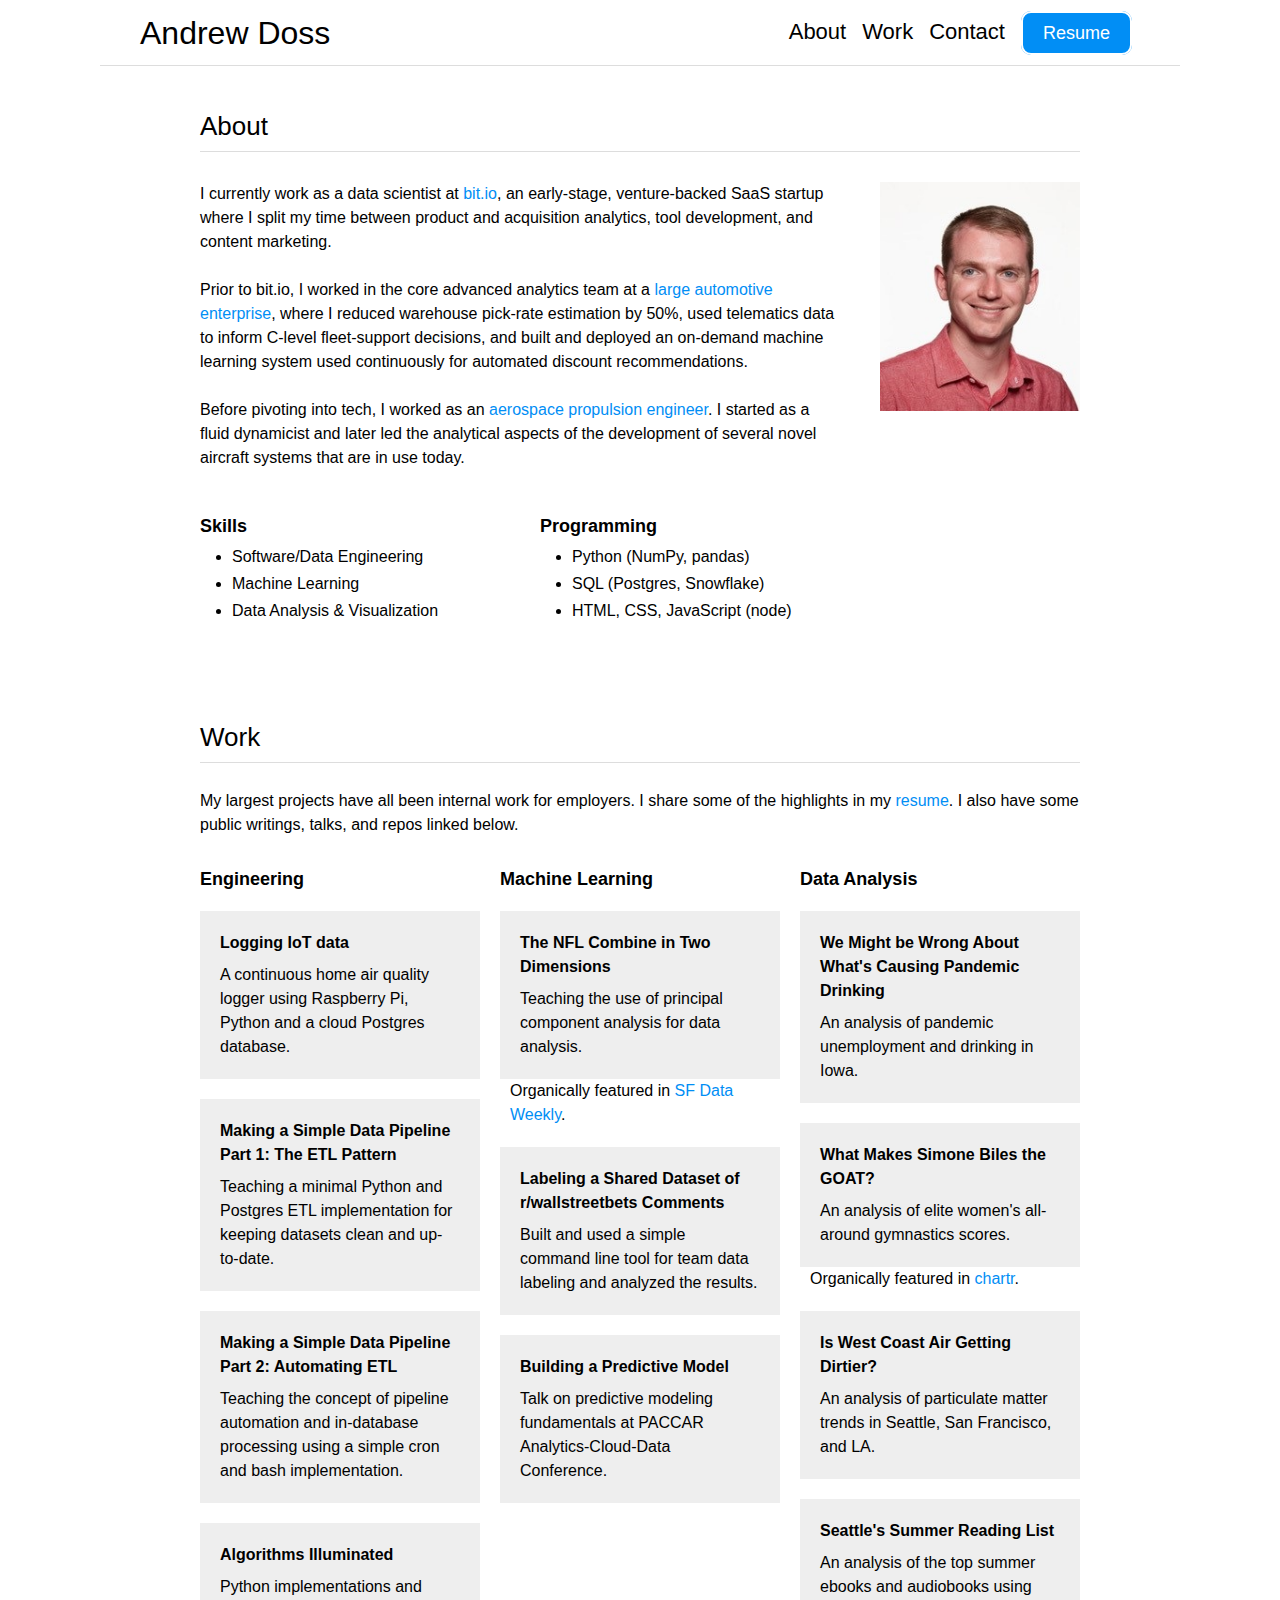
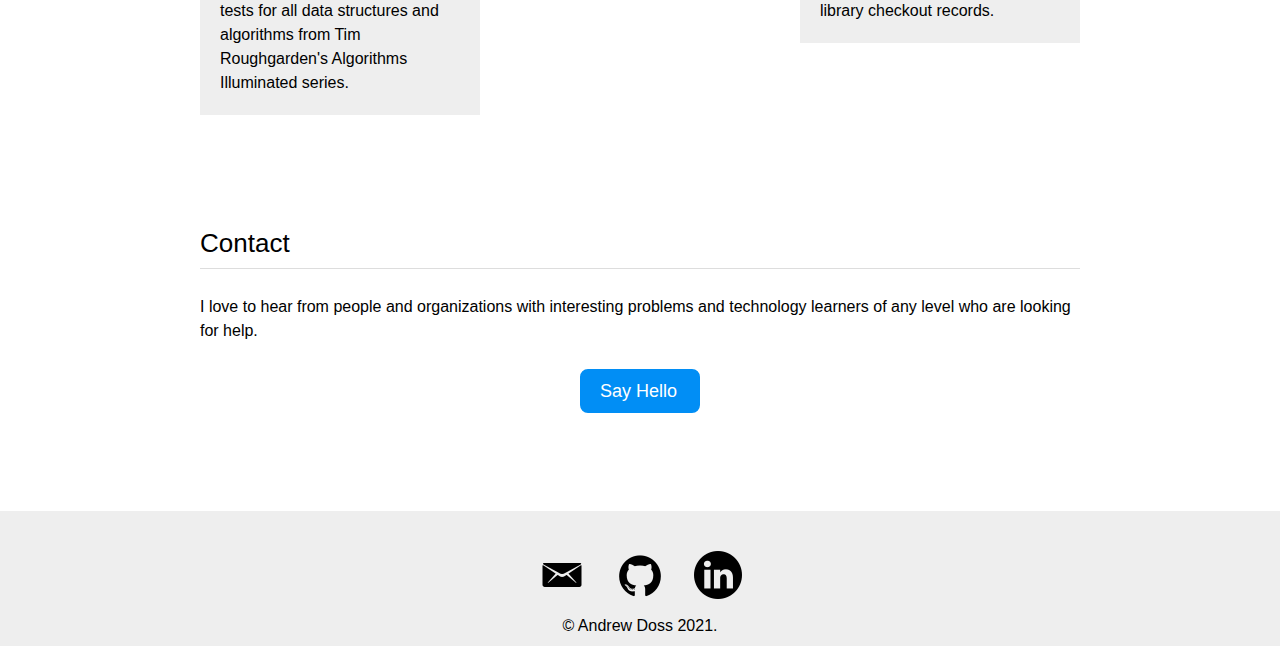
==== index.html @ 0241abb0 "Updated padding" ====
<!DOCTYPE html>
<html lang="en">
  <head>
    <!-- Global site tag (gtag.js) - Google Analytics -->
    <script async src="https://www.googletagmanager.com/gtag/js?id=G-HQZ11YJXSH"></script>
    <script>
      window.dataLayer = window.dataLayer || [];
      function gtag(){dataLayer.push(arguments);}
      gtag('js', new Date());

      gtag('config', 'G-HQZ11YJXSH');
    </script>
    <title>Andrew Doss' Work</title>
    <meta charset="utf-8" />
    <meta name="viewport" content="width=device-width, initial-scale=1" />
    <link rel="stylesheet" href="css/style.css">
    <link rel="apple-touch-icon" sizes="180x180" href="static/favicon/apple-touch-icon.png">
    <link rel="icon" type="image/png" sizes="32x32" href="static/favicon/favicon-32x32.png">
    <link rel="icon" type="image/png" sizes="16x16" href="static/favicon/favicon-16x16.png">
    <link rel="manifest" href="static/favicon/site.webmanifest">
  </head>
  <body>
    <header>
      <nav>
        <section id="name">Andrew Doss</section>
        <section id="nav-list">
          <ul>
            <li>
              <a href="#about">About</a>
            </li>
            <li>
              <a href="#work">Work</a>
            </li>
            <li>
              <a href="#contact">Contact</a>
            </li>
            <li>
              <a target="_blank" class="call-to-action" href="static/2021_Andrew_Doss_Resume.pdf">Resume</a>
            </li>
          </ul>
        </section>
      </nav>
    </header>
    <main>
      <article id="about">
        <h1>About</h1>
        <div>
          <section id="bio">
            <p>I currently work as a data scientist at <a target="_blank"  href="https://bit.io">bit.io</a>, an early-stage, venture-backed SaaS startup where I split my time between product and acquisition analytics, tool development, and content marketing.</p>
            <p>Prior to bit.io, I worked in the core advanced analytics team at a <a target="_blank"  href="https://en.wikipedia.org/wiki/Paccar">large automotive enterprise</a>, where I reduced warehouse pick-rate estimation by 50%, used telematics data to inform C-level fleet-support decisions, and built and deployed an on-demand machine learning system used continuously for automated discount recommendations.</p>
            <p>Before pivoting into tech, I worked as an <a target="_blank"  href="https://www.boeing.com/">aerospace propulsion engineer</a>. I started as a fluid dynamicist and later led the analytical aspects of the development of several novel aircraft systems that are in use today.</p>
          </section>
          <section id="headshot">
            <img src="images/about_profile.jpg" alt="Profile picture for Andrew Doss">
          </section>
          <section id="skills">
            <h3>Skills</h3>
            <ul class="bullet">
              <li>Software/Data Engineering</li>
              <li>Machine Learning</li>
              <li>Data Analysis & Visualization</li>
            </ul>
          </section>
          <section id="programming">
            <h3>Programming</h3>
            <ul class="bullet">
              <li>Python (NumPy, pandas)</li>
              <li>SQL (Postgres, Snowflake)</li>
              <li>HTML, CSS, JavaScript (node)</li>
            </ul>
          </section>
        </div>
      </article>
      <article id="work">
        <h1>Work</h1>
        <p>My largest projects have all been internal work for employers. I share some of the highlights in my <a target="_blank" class="highlight" href="static/2021_Andrew_Doss_Resume.pdf">resume</a>. I also have some public writings, talks, and repos linked below.</p>
        <div>
          <section id="engineering">
            <h3>Engineering</h3>
            <ul class=tile>
              <li>
                <a target="_blank" href="https://github.com/bitdotioinc/air-quality-logger">
                    <h4>Logging IoT data</h4>
                    <p>A continuous home air quality logger using Raspberry Pi, Python and a cloud Postgres database.</p>
                </a>
              </li>
              <li>
                <a target="_blank" href="https://innerjoin.bit.io/making-a-simple-data-pipeline-part-1-the-etl-pattern-7ea52c0f3579">
                    <h4>Making a Simple Data Pipeline Part 1: The ETL Pattern</h4>
                    <p>Teaching a minimal Python and Postgres ETL implementation for keeping datasets clean and up-to-date.</p>
                </a>
              </li>
              <li>
                <a target="_blank" href="https://innerjoin.bit.io/making-a-simple-data-pipeline-part-2-scheduling-etl-and-post-load-transformations-3e8517c59eab">
                    <h4>Making a Simple Data Pipeline Part 2: Automating ETL</h4>
                    <p>Teaching the concept of pipeline automation and in-database processing using a simple cron and bash implementation.</p>
                </a>
              </li>
              <li>
                <a target="_blank" href="https://github.com/andrewdoss/algorithms_illuminated">
                    <h4>Algorithms Illuminated</h4>
                    <p>Python implementations and tests for all data structures and algorithms from Tim Roughgarden's Algorithms Illuminated series.</p>
                </a>
              </li>
            </ul>
          </section>
          <section id="machine-learning">
            <h3>Machine Learning</h3>
            <ul class="tile">
              <li>
                <a target="_blank" href="https://innerjoin.bit.io/the-nfl-combine-in-two-dimensions-95ba79e3470d">
                    <h4>The NFL Combine in Two Dimensions</h4>
                    <p>Teaching the use of principal component analysis for data analysis.</p>
                </a>
                <p class="highlight">Organically featured in <a class="highlight" href="http://weekly.sfdata.io/issues/sf-data-weekly-the-nfl-combine-data-aquariums-and-being-analytics-driven-651203">SF Data Weekly</a>.</p>
              </li>
              <li>
                <a target="_blank" href="https://innerjoin.bit.io/labeling-a-shared-dataset-of-r-wallstreetbets-comments-b147202789d7">
                    <h4>Labeling a Shared Dataset of r/wallstreetbets Comments</h4>
                    <p>Built and used a simple command line tool for team data labeling and analyzed the results.</p>
                </a>
              </li>
              <li>
                <a target="_blank" href="./static/building_a_predictive_model.html">
                    <h4>Building a Predictive Model</h4>
                    <p>Talk on predictive modeling fundamentals at PACCAR Analytics-Cloud-Data Conference.</p>
                </a>
              </li>
            </ul>
          </section>
          <section id="data-analysis">
            <h3>Data Analysis</h3>
            <ul class="tile">
              <li>
                <a target="_blank" href="https://innerjoin.bit.io/we-might-be-wrong-about-whats-causing-pandemic-drinking-59ef3d1dba73">
                    <h4>We Might be Wrong About What's Causing Pandemic Drinking</h4>
                    <p>An analysis of pandemic unemployment and drinking in Iowa.</p>
                </a>
              </li>
              <li>
                <a target="_blank" href="https://innerjoin.bit.io/what-makes-simone-biles-the-goat-b1433582e4b">
                    <h4>What Makes Simone Biles the GOAT?</h4>
                    <p>An analysis of elite women's all-around gymnastics scores.</p>
                </a>
                <p class="highlight">Organically featured in <a class ="highlight" href="https://www.chartr.co/newsletters/2021/7/28/how-apple-makes-its-money">chartr</a>.</p>
              </li>
              <li>
                <a target="_blank" href="https://innerjoin.bit.io/is-west-coast-air-getting-dirtier-3e33a733a2f8">
                    <h4>Is West Coast Air Getting Dirtier?</h4>
                    <p>An analysis of particulate matter trends in Seattle, San Francisco, and LA.</p>
                </a>
              </li>
              <li>
                <a target="_blank" href="https://innerjoin.bit.io/seattles-summer-reading-list-7424797b9b97">
                    <h4>Seattle's Summer Reading List</h4>
                    <p>An analysis of the top summer ebooks and audiobooks using library checkout records.</p>
                </a>
              </li>
            </ul>
          </section>
        </div>
      </article>
      <article id="contact">
        <h1>Contact</h1>
        <p>I love to hear from people and organizations with interesting problems and technology learners of any level who are looking for help.</p>
        <a class="call-to-action" href="mailto:andrewjdoss@gmail.com?subject=Hello">Say Hello</a>
      </article>
    </main>
    <footer>
      <ul>
        <li><a href="mailto:andrewjdoss@gmail.com"><img src="images/email.png"></a></li>
        <li><a target="_blank" href="https://github.com/andrewdoss"><img src="images/github.png"></a></li>
        <li><a target="_blank" href="https://www.linkedin.com/in/andrew-j-doss/"><img src="images/linkedin.png"></a></li>
      </ul>
      <section>&copy; Andrew Doss 2021.</section>
    </footer>
  </body>
</html>
---- css/style.css ----
@import url("css_reset.css");

body {
  background-color: #ffffff;
  font: 16px sans-serif;
  color: #000000;
  line-height: 1.5em;
  margin: 0 auto;
}

header {
  max-width: 1080px;
  margin: 0 auto;
  padding: 0 20px; 
}

main {
  max-width: 880px;
  margin: 0 auto;
  padding: 0 20px;
}

p {
  margin-bottom: 1.5em;
}

h1 {
  font-size: 26px;
  font-weight: normal;
}

main h1 {
  border-bottom: #dddddd solid 1px;
  padding-bottom: 0.5em;
}

h2 {
  font-size: 22px;
  font-weight: normal;
}

h3 {
  font-size: 18px;
}

h4 {
  font-size: 16px;
}

h1 {
  margin-bottom: 1.0em;
}

article {
  margin: 3em 0 6em 0;
}

#skills h3 {
  font-weight: bold;
}

#programming h3 {
  font-weight: bold;
}

h2, h3, h4, h5 {
  margin-bottom: 0.5em;
}

nav {
  border-bottom: #dddddd solid 1px;
  padding: 20px 10px;
  font-size: 32px;
  display: grid;
  grid-template-columns: 1fr;
  grid-template-rows: auto;
  align-items: center;
  row-gap: 1.0em;
}

nav ul {
  font-size: 22px;
  display: flex;
  flex-direction: row;
  justify-content: center;
}

nav ul li {
  margin: 0 8px;
}

nav a {
  text-decoration: none;
  color: #000000;
}

nav a:hover {
  color: #018ef5;
}

#name {
  margin: auto;
}

.call-to-action {
  color: #ffffff;
  background: #018ef5;
  border: 2px solid #ffffff;
  border-radius: 10px;
  padding: 10px 20px;
  font-size: 18px;
}

.call-to-action:hover {
  background-color: #018ef5;
  border-color: #018ef5;
  color: #ffffff;
}

main a {
  text-decoration: none;
  color: #018ef5;
}

main a:hover {
  text-decoration: underline;
}

ul.bullet {
  margin-left: 2em;
  list-style-position: outside;
  list-style-type: disc;
  text-align: left;
  line-height: 1.2em;;
}

ul.bullet > li {
  margin-bottom: 0.5em
}

#about > div {
  display: grid;
  grid-template-columns: 1fr 1fr;
  grid-template-rows: auto;
  grid-template-areas:
    "bio bio"
    "skills programming"
    "headshot headshot";
}

#about > div img {
  width: 200px;
  display: block;
  margin: 20px auto;
}

#bio {
  grid-area: bio;
}

#headshot {
  grid-area: headshot;
}

#skills {
  grid-area: skills;
}

#programming {
  grid-area: programming;
}

article > div {
  margin: 30px 0;
  display: grid;
  grid-template-columns: 1fr;
  column-gap: 20px;
  row-gap: 20px;
}

ul.tile li {
  background-color: #ffffff;
  color: #000000;
  margin: 20px 0;
}

ul.tile li a > p {
  margin: 0;
}

ul.tile li > p {
  margin: 0 0 0 10px;
  font-size: 16px;
}

ul.tile li a {
  display: block;
  padding: 20px;
  color: #000000;
  background-color: #eeeeee;
}

ul.tile li p a {
  display: inline;
  background-color: #ffffff;
  color: #018ef5;
  padding: 0;
}

ul.tile li p a:hover {
  text-decoration: underline;
  background-color: #ffffffff;
}

ul.tile li > a:hover {
  text-decoration: none;
  background-color: #018ef533;
  margin-left: -10px;
  margin-right: 10px;
}

#contact a {
  display: block;
  margin: auto;
  width: 80px;
  text-decoration: none;
}

footer {
  background-color: #eeeeee;
  text-align: center;
}

footer ul {
  display: flex;
  flex-direction: row;
  align-items: center;
  justify-content: center;
  padding-top: 2.5em;
  padding-bottom: 0.5em;
}

footer ul li {
  margin: 0 15px;
}

footer section {
  padding-bottom: 0.5em;
}

@media screen and (min-width: 600px) {
  main {
    margin: 0 auto;
    padding: 0 50px;
  }

  nav {
    margin: 0 auto;
    padding: 20px 50px;
  }
}

@media screen and (min-width: 930px) {
  nav {
    padding: 20px 40px;
    margin: 0 auto;
  }

  main {
    margin: 0 auto;
    padding: 0 100px;
  }

  #about > div {
    grid-template-columns: 1.5fr 1.5fr 1fr;
    grid-template-rows: auto;
    grid-template-areas:
      "bio bio headshot"
      "skills programming .";
    column-gap: 40px;
  }

  #about > div img {
    width: 100%;
    margin: 0;
  }

  nav {
    grid-template-columns: 0.33fr 0.67fr;
    grid-template-rows: auto;
  }

  nav ul {
    justify-content: flex-end;
  }

  #name {
    margin: 0;
  }

  article > div {
    display: grid;
    grid-template-columns: 1fr 1fr 1fr;
    grid-template-rows: auto;
  }

}
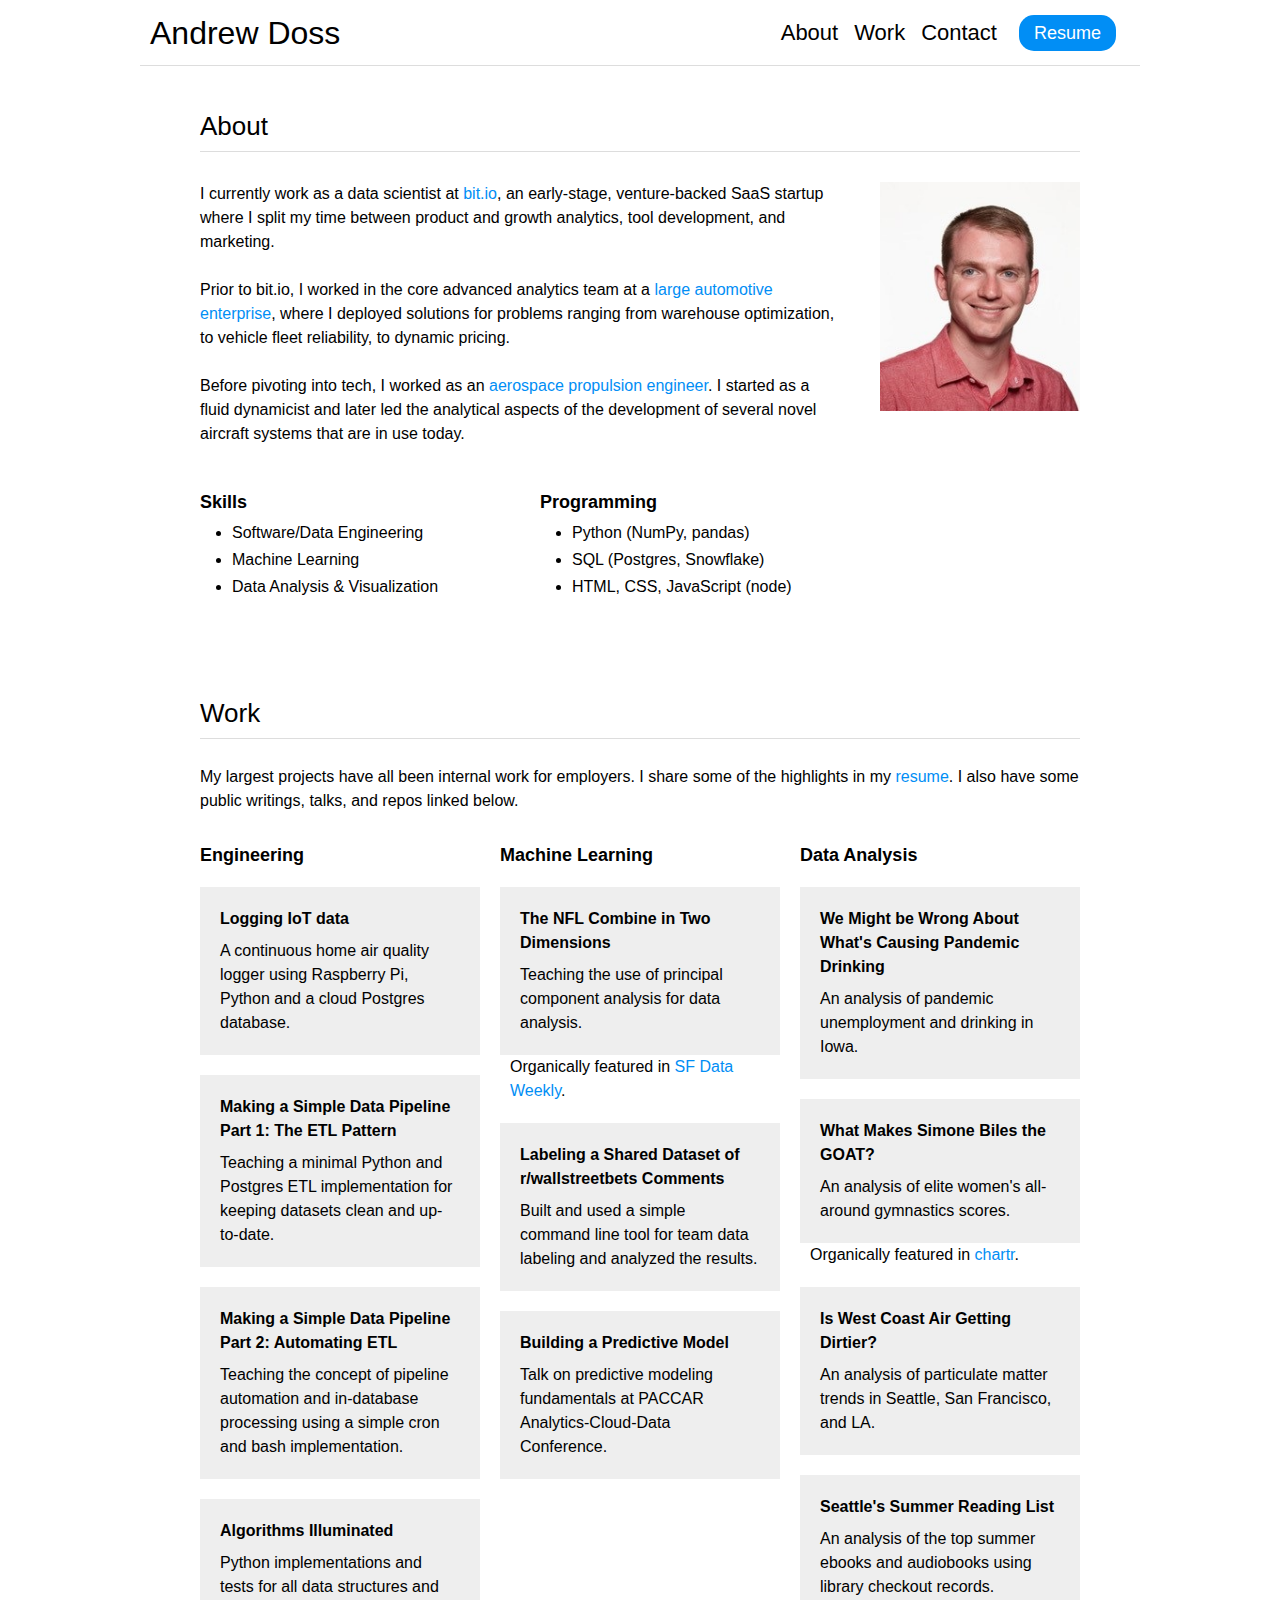
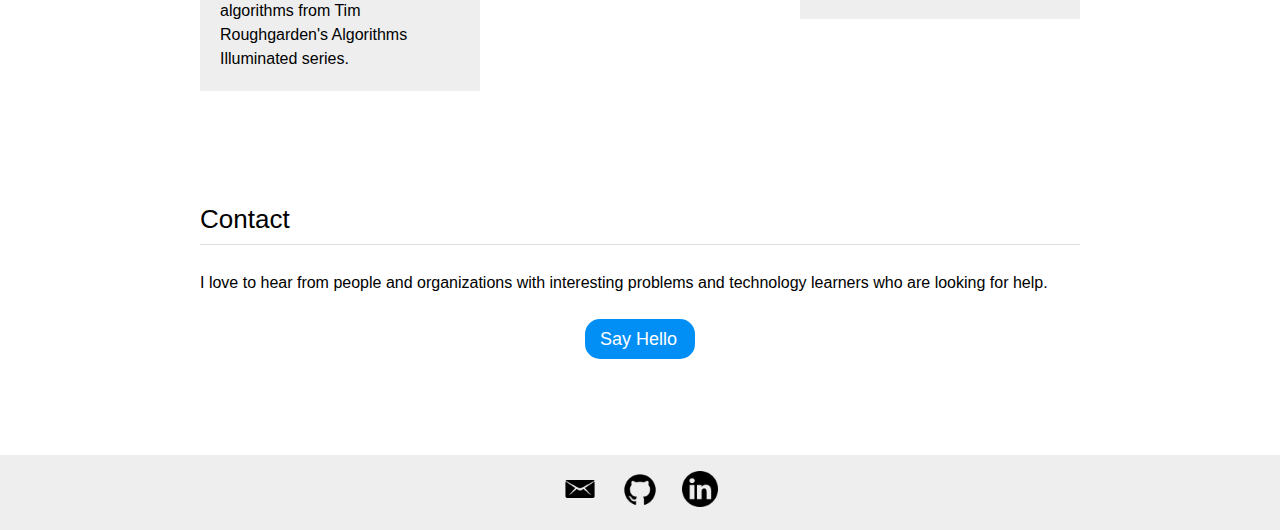
==== commit 26651241: "Improved style" ====
--- a/index.html
+++ b/index.html
@@ -46,8 +46,8 @@
         <h1>About</h1>
         <div>
           <section id="bio">
-            <p>I currently work as a data scientist at <a target="_blank"  href="https://bit.io">bit.io</a>, an early-stage, venture-backed SaaS startup where I split my time between product and acquisition analytics, tool development, and content marketing.</p>
-            <p>Prior to bit.io, I worked in the core advanced analytics team at a <a target="_blank"  href="https://en.wikipedia.org/wiki/Paccar">large automotive enterprise</a>, where I reduced warehouse pick-rate estimation by 50%, used telematics data to inform C-level fleet-support decisions, and built and deployed an on-demand machine learning system used continuously for automated discount recommendations.</p>
+            <p>I currently work as a data scientist at <a target="_blank"  href="https://bit.io">bit.io</a>, an early-stage, venture-backed SaaS startup where I split my time between product and growth analytics, tool development, and marketing.</p>
+            <p>Prior to bit.io, I worked in the core advanced analytics team at a <a target="_blank" href="https://en.wikipedia.org/wiki/Paccar">large automotive enterprise</a>, where I deployed solutions for problems ranging from warehouse optimization, to vehicle fleet reliability, to dynamic pricing.</p>
             <p>Before pivoting into tech, I worked as an <a target="_blank"  href="https://www.boeing.com/">aerospace propulsion engineer</a>. I started as a fluid dynamicist and later led the analytical aspects of the development of several novel aircraft systems that are in use today.</p>
           </section>
           <section id="headshot">
@@ -162,7 +162,7 @@
       </article>
       <article id="contact">
         <h1>Contact</h1>
-        <p>I love to hear from people and organizations with interesting problems and technology learners of any level who are looking for help.</p>
+        <p>I love to hear from people and organizations with interesting problems and technology learners who are looking for help.</p>
         <a class="call-to-action" href="mailto:andrewjdoss@gmail.com?subject=Hello">Say Hello</a>
       </article>
     </main>
@@ -172,7 +172,6 @@
         <li><a target="_blank" href="https://github.com/andrewdoss"><img src="images/github.png"></a></li>
         <li><a target="_blank" href="https://www.linkedin.com/in/andrew-j-doss/"><img src="images/linkedin.png"></a></li>
       </ul>
-      <section>&copy; Andrew Doss 2021.</section>
     </footer>
   </body>
 </html>--- a/css/style.css
+++ b/css/style.css
@@ -11,13 +11,11 @@
 header {
   max-width: 1080px;
   margin: 0 auto;
-  padding: 0 20px; 
 }
 
 main {
-  max-width: 880px;
+  max-width: 1080px;
   margin: 0 auto;
-  padding: 0 20px;
 }
 
 p {
@@ -52,7 +50,7 @@
 }
 
 article {
-  margin: 3em 0 6em 0;
+  margin: 3em 10px 6em 10px;
 }
 
 #skills h3 {
@@ -69,6 +67,7 @@
 
 nav {
   border-bottom: #dddddd solid 1px;
+  margin: 0 10px;
   padding: 20px 10px;
   font-size: 32px;
   display: grid;
@@ -86,7 +85,7 @@
 }
 
 nav ul li {
-  margin: 0 8px;
+  margin: auto 8px;
 }
 
 nav a {
@@ -104,16 +103,16 @@
 
 .call-to-action {
   color: #ffffff;
-  background: #018ef5;
-  border: 2px solid #ffffff;
-  border-radius: 10px;
-  padding: 10px 20px;
+  background-color: #018ef5;
+  margin: 2px 6px;
+  border-radius: 15px;
+  padding: 8px 15px;
   font-size: 18px;
 }
 
 .call-to-action:hover {
-  background-color: #018ef5;
-  border-color: #018ef5;
+  margin: 0 4px;
+  border: 2px solid #018ef5;
   color: #ffffff;
 }
 
@@ -234,41 +233,44 @@
 footer ul {
   display: flex;
   flex-direction: row;
-  align-items: center;
+  align-items: baseline;
   justify-content: center;
-  padding-top: 2.5em;
-  padding-bottom: 0.5em;
+  padding: 1em 0;
 }
 
 footer ul li {
-  margin: 0 15px;
-}
-
-footer section {
-  padding-bottom: 0.5em;
+  margin: auto 12px;
+}
+
+footer img {
+  height: 36px;
 }
 
 @media screen and (min-width: 600px) {
+  article {
+    margin: 3em 50px 6em 50px;
+  }
+
+  nav {
+    margin: 0 20px;
+  }
+}
+
+@media screen and (min-width: 930px) {
+  header {
+    margin: 0 auto;
+  }
+
   main {
     margin: 0 auto;
-    padding: 0 50px;
+  }
+
+  article {
+    margin: 3em 100px 6em 100px;
   }
 
   nav {
-    margin: 0 auto;
-    padding: 20px 50px;
-  }
-}
-
-@media screen and (min-width: 930px) {
-  nav {
-    padding: 20px 40px;
-    margin: 0 auto;
-  }
-
-  main {
-    margin: 0 auto;
-    padding: 0 100px;
+    margin: 0 40px;
   }
 
   #about > div {
@@ -303,5 +305,4 @@
     grid-template-columns: 1fr 1fr 1fr;
     grid-template-rows: auto;
   }
-
 }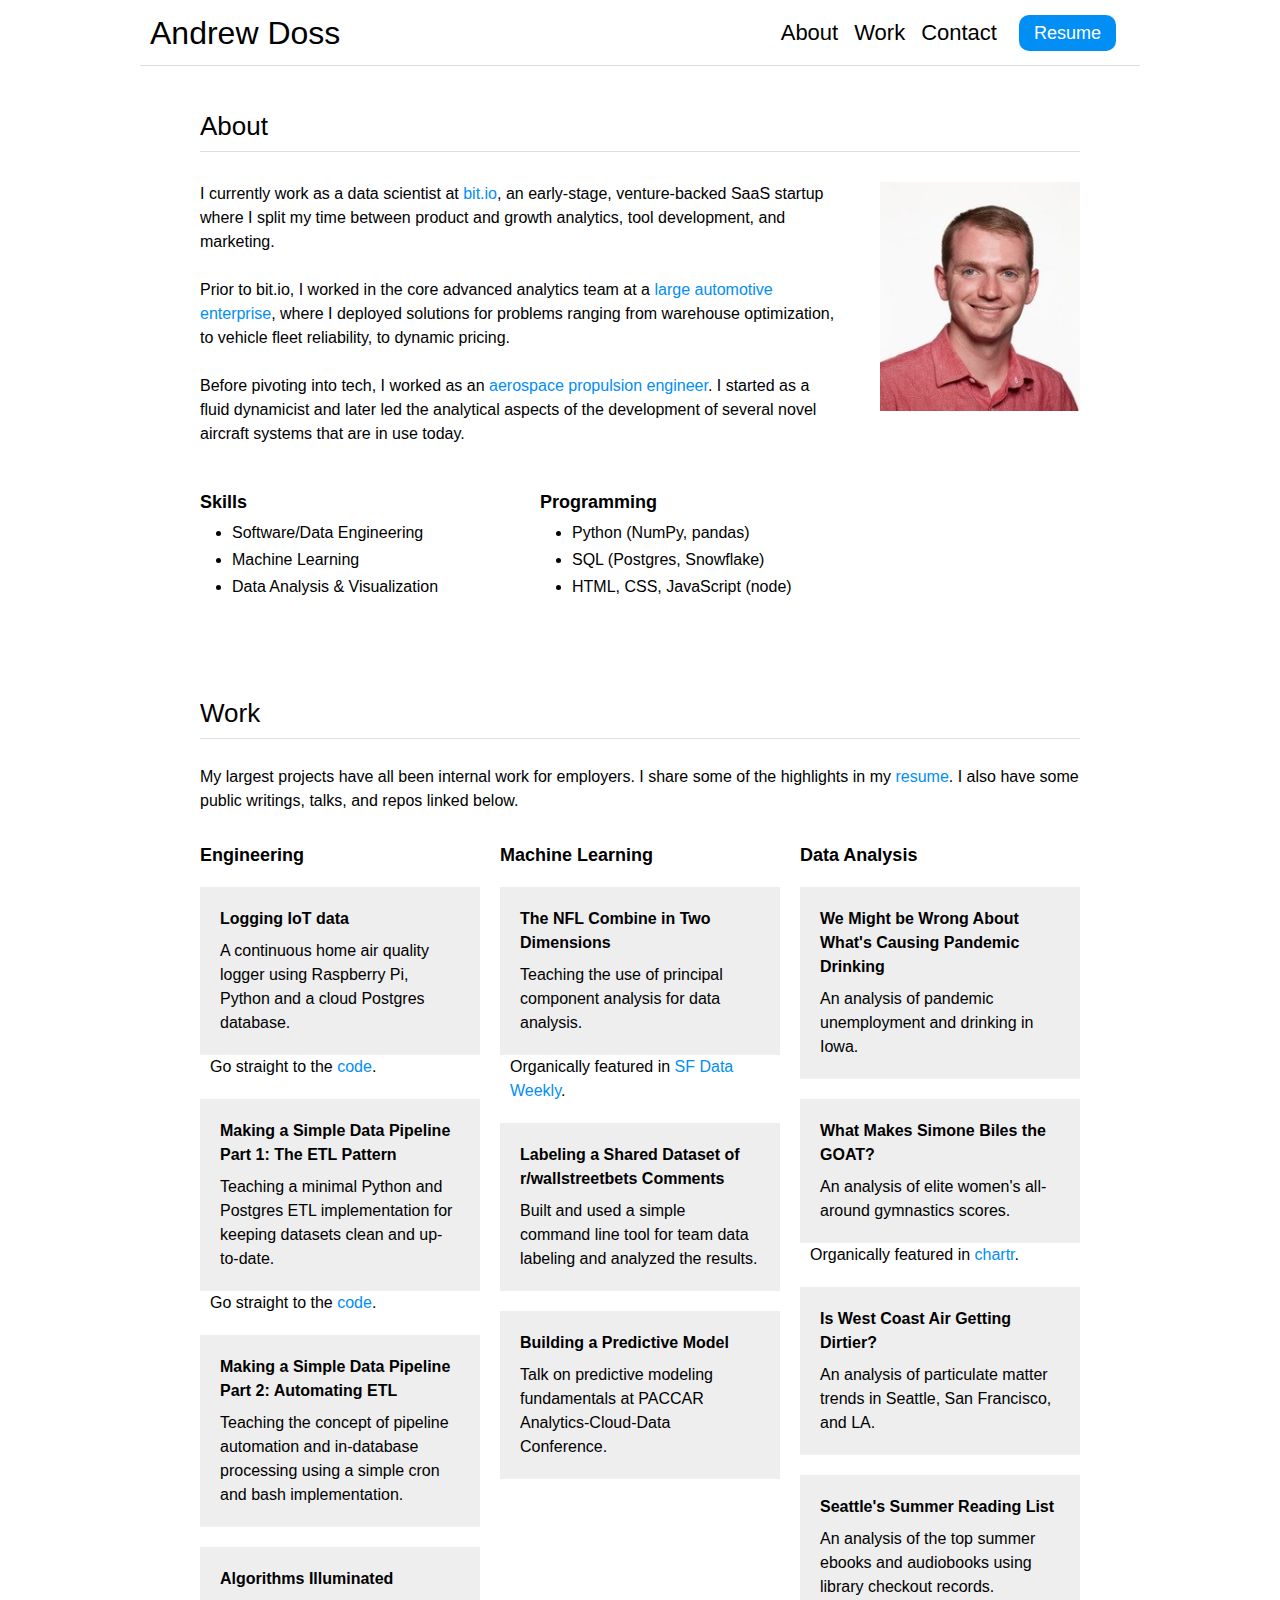
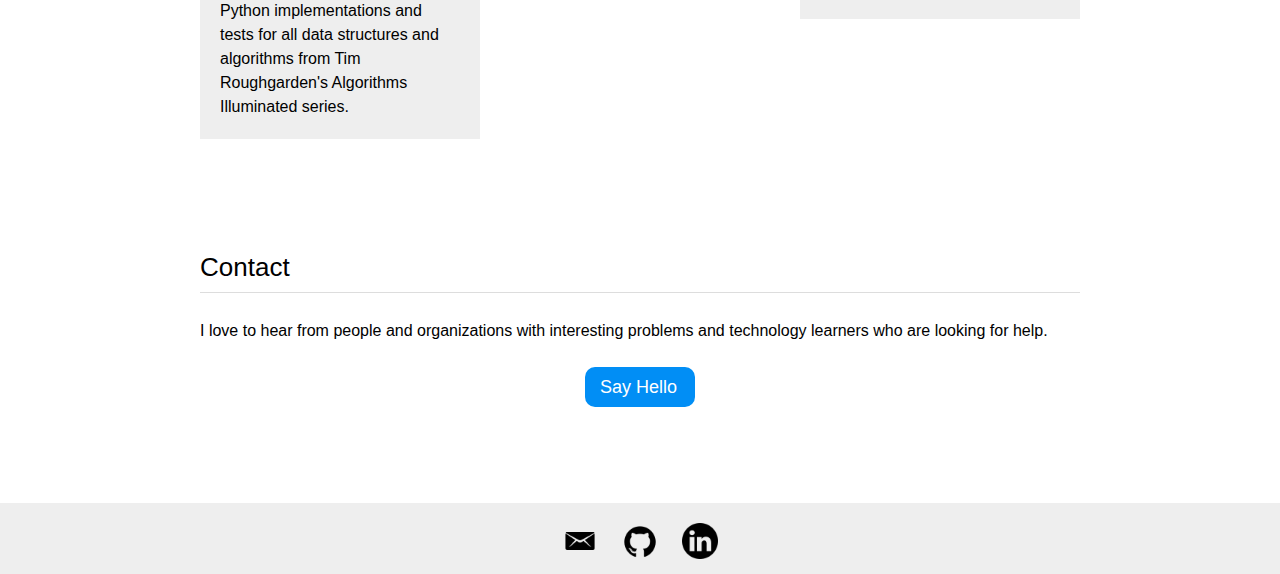
==== commit 8e8a7200: "Updated links" ====
--- a/index.html
+++ b/index.html
@@ -79,16 +79,18 @@
             <h3>Engineering</h3>
             <ul class=tile>
               <li>
-                <a target="_blank" href="https://github.com/bitdotioinc/air-quality-logger">
+                <a target="_blank" href="https://innerjoin.bit.io/make-your-own-air-quality-logger-cae269f5303e">
                     <h4>Logging IoT data</h4>
                     <p>A continuous home air quality logger using Raspberry Pi, Python and a cloud Postgres database.</p>
                 </a>
+                <p class="highlight">Go straight to the <a class="highlight" href="https://github.com/bitdotioinc/air-quality-logger">code</a>.</p>
               </li>
               <li>
                 <a target="_blank" href="https://innerjoin.bit.io/making-a-simple-data-pipeline-part-1-the-etl-pattern-7ea52c0f3579">
                     <h4>Making a Simple Data Pipeline Part 1: The ETL Pattern</h4>
                     <p>Teaching a minimal Python and Postgres ETL implementation for keeping datasets clean and up-to-date.</p>
                 </a>
+                <p class="highlight">Go straight to the <a class="highlight" href="https://github.com/bitdotioinc/simple-pipeline">code</a>.</p>
               </li>
               <li>
                 <a target="_blank" href="https://innerjoin.bit.io/making-a-simple-data-pipeline-part-2-scheduling-etl-and-post-load-transformations-3e8517c59eab">
--- a/css/style.css
+++ b/css/style.css
@@ -104,16 +104,15 @@
 .call-to-action {
   color: #ffffff;
   background-color: #018ef5;
+  border-radius: 10px;
   margin: 2px 6px;
-  border-radius: 15px;
   padding: 8px 15px;
   font-size: 18px;
 }
 
 .call-to-action:hover {
-  margin: 0 4px;
-  border: 2px solid #018ef5;
   color: #ffffff;
+  background-color: #03538d;
 }
 
 main a {
@@ -235,7 +234,7 @@
   flex-direction: row;
   align-items: baseline;
   justify-content: center;
-  padding: 1em 0;
+  padding: 1.25em 0 0.5em 0;
 }
 
 footer ul li {
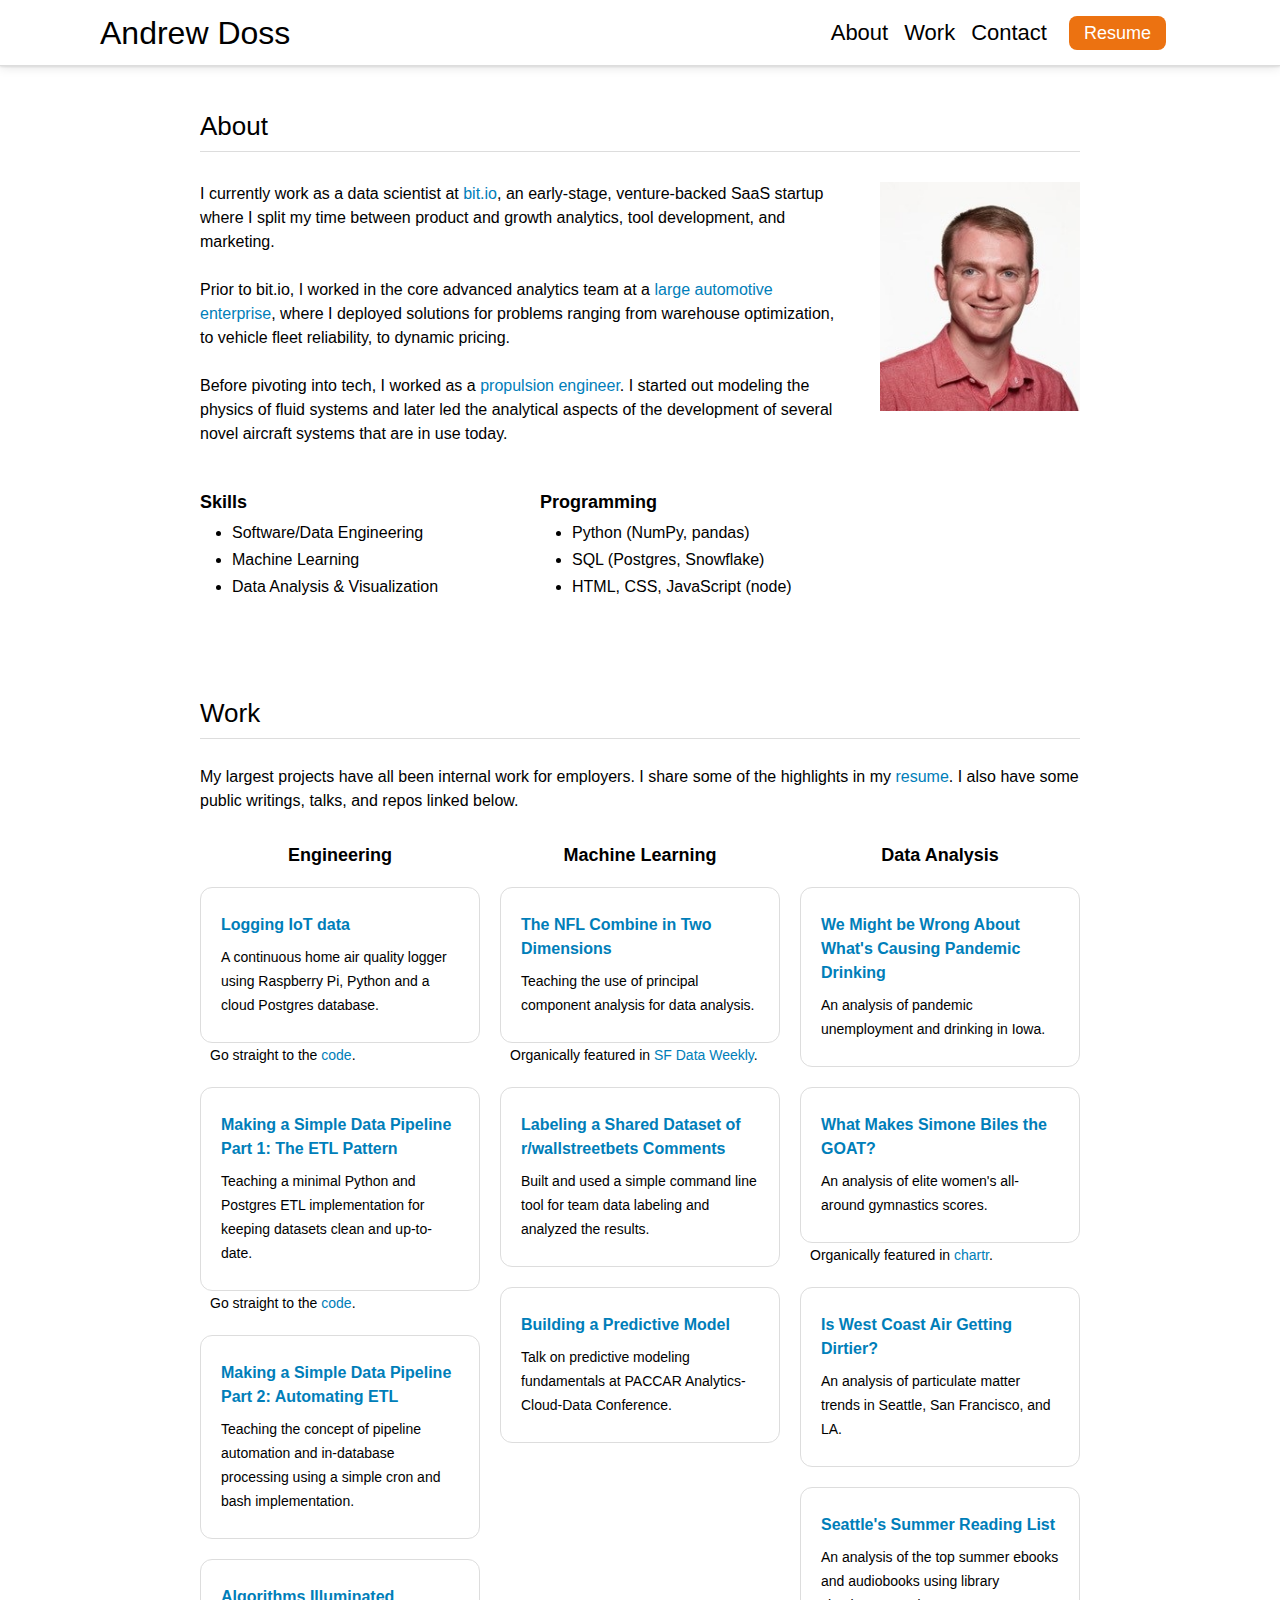
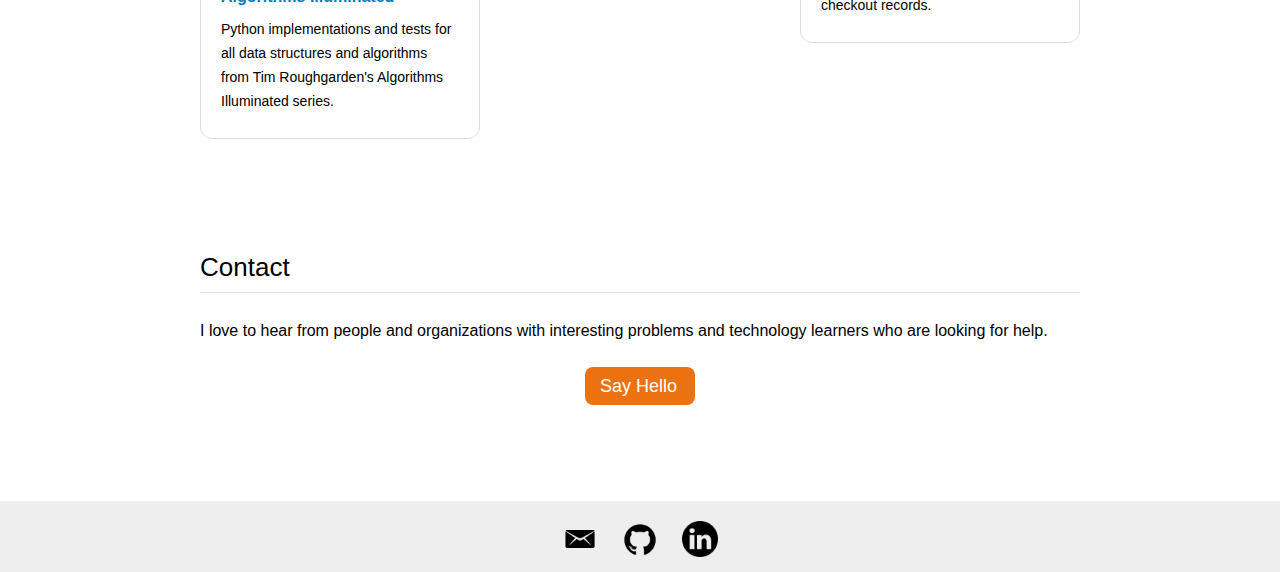
==== commit 710b5501: "Updated bio" ====
--- a/index.html
+++ b/index.html
@@ -48,7 +48,7 @@
           <section id="bio">
             <p>I currently work as a data scientist at <a target="_blank"  href="https://bit.io">bit.io</a>, an early-stage, venture-backed SaaS startup where I split my time between product and growth analytics, tool development, and marketing.</p>
             <p>Prior to bit.io, I worked in the core advanced analytics team at a <a target="_blank" href="https://en.wikipedia.org/wiki/Paccar">large automotive enterprise</a>, where I deployed solutions for problems ranging from warehouse optimization, to vehicle fleet reliability, to dynamic pricing.</p>
-            <p>Before pivoting into tech, I worked as an <a target="_blank"  href="https://www.boeing.com/">aerospace propulsion engineer</a>. I started as a fluid dynamicist and later led the analytical aspects of the development of several novel aircraft systems that are in use today.</p>
+            <p>Before pivoting into tech, I worked as a <a target="_blank"  href="https://www.boeing.com/">propulsion engineer</a>. I started out modeling the physics of fluid systems and later led the analytical aspects of the development of several novel aircraft systems that are in use today.</p>
           </section>
           <section id="headshot">
             <img src="images/about_profile.jpg" alt="Profile picture for Andrew Doss">
--- a/css/style.css
+++ b/css/style.css
@@ -2,15 +2,17 @@
 
 body {
   background-color: #ffffff;
-  font: 16px sans-serif;
+  font: 16px Helvetica, Arial, sans-serif;
   color: #000000;
   line-height: 1.5em;
   margin: 0 auto;
 }
 
 header {
-  max-width: 1080px;
   margin: 0 auto;
+  background-color: #ffffff;
+  border-bottom: #dddddd solid 1px;
+  box-shadow: 0 1px 2px 0 rgba(0, 0, 0, 0.1), 0 2px 10px 0 rgba(0, 0, 0, 0.1);
 }
 
 main {
@@ -66,8 +68,8 @@
 }
 
 nav {
-  border-bottom: #dddddd solid 1px;
-  margin: 0 10px;
+  max-width: 1080px;
+  margin: 0 auto;
   padding: 20px 10px;
   font-size: 32px;
   display: grid;
@@ -94,7 +96,7 @@
 }
 
 nav a:hover {
-  color: #018ef5;
+  color: #007eb9;
 }
 
 #name {
@@ -103,21 +105,21 @@
 
 .call-to-action {
   color: #ffffff;
-  background-color: #018ef5;
-  border-radius: 10px;
+  background-color: #ec7211;
+  border-radius: 8px;
   margin: 2px 6px;
-  padding: 8px 15px;
+  padding: 7px 15px;
   font-size: 18px;
 }
 
 .call-to-action:hover {
   color: #ffffff;
-  background-color: #03538d;
+  background-color: #d86b12;
 }
 
 main a {
   text-decoration: none;
-  color: #018ef5;
+  color: #007eb9;
 }
 
 main a:hover {
@@ -168,6 +170,10 @@
   grid-area: programming;
 }
 
+#work h3 {
+  text-align: center;
+}
+
 article > div {
   margin: 30px 0;
   display: grid;
@@ -184,25 +190,32 @@
 
 ul.tile li a > p {
   margin: 0;
+  font-size: 14px;
 }
 
 ul.tile li > p {
   margin: 0 0 0 10px;
-  font-size: 16px;
-}
-
-ul.tile li a {
+  font-size: 14px;
+}
+
+ul.tile li > a {
   display: block;
-  padding: 20px;
+  padding: 25px 20px;
   color: #000000;
-  background-color: #eeeeee;
+  background-color: #ffffff;
+  border: 1px solid #dddddd;
+  border-radius: 12px;
 }
 
 ul.tile li p a {
   display: inline;
   background-color: #ffffff;
-  color: #018ef5;
+  color: #007eb9;
   padding: 0;
+}
+
+ul.tile li a h4 {
+  color: #007eb9;
 }
 
 ul.tile li p a:hover {
@@ -212,9 +225,8 @@
 
 ul.tile li > a:hover {
   text-decoration: none;
-  background-color: #018ef533;
-  margin-left: -10px;
-  margin-right: 10px;
+  /* background-color: #dddddd; */
+  box-shadow: 0 2px 4px 0 rgba(0, 0, 0, 0.1), 0 3px 10px 0 rgba(0, 0, 0, 0.1);
 }
 
 #contact a {
@@ -249,27 +261,15 @@
   article {
     margin: 3em 50px 6em 50px;
   }
-
-  nav {
-    margin: 0 20px;
-  }
 }
 
 @media screen and (min-width: 930px) {
-  header {
-    margin: 0 auto;
-  }
-
   main {
     margin: 0 auto;
   }
 
   article {
     margin: 3em 100px 6em 100px;
-  }
-
-  nav {
-    margin: 0 40px;
   }
 
   #about > div {
@@ -289,6 +289,7 @@
   nav {
     grid-template-columns: 0.33fr 0.67fr;
     grid-template-rows: auto;
+    padding: 20px 100px;
   }
 
   nav ul {
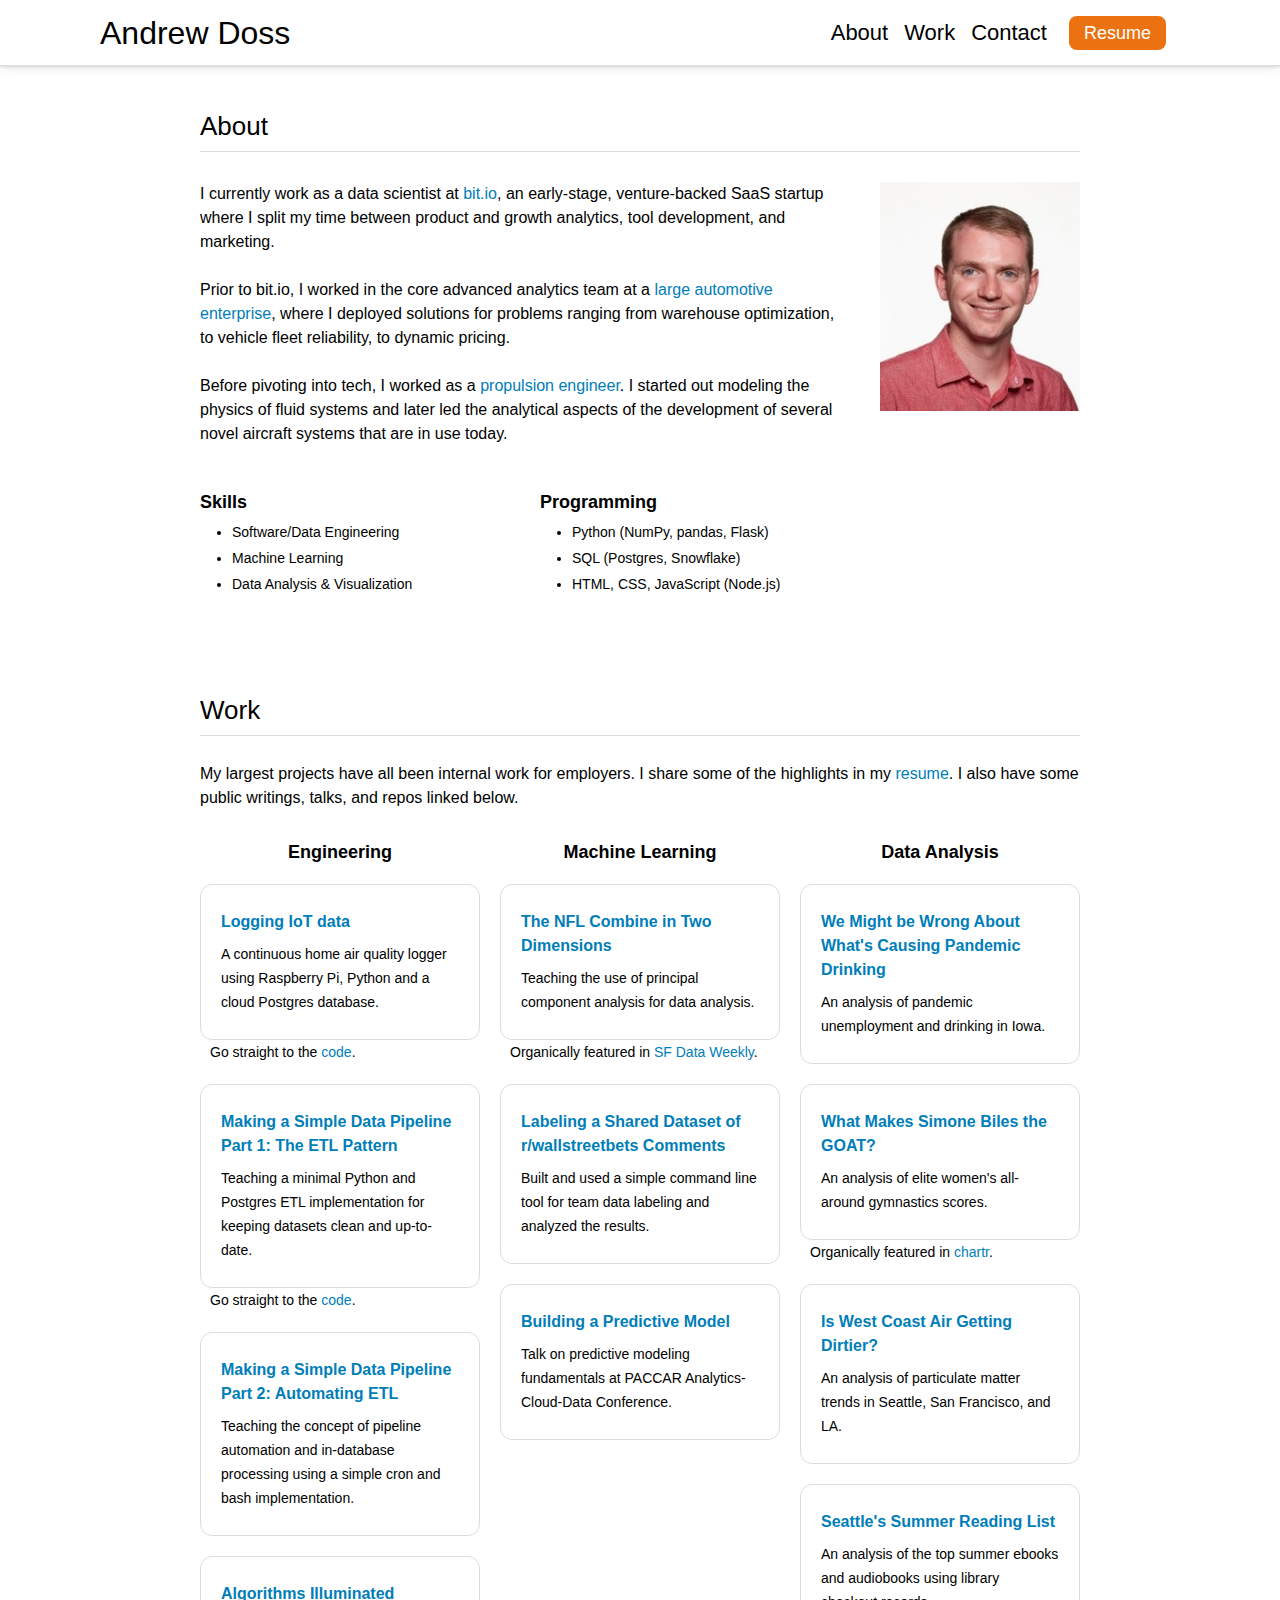
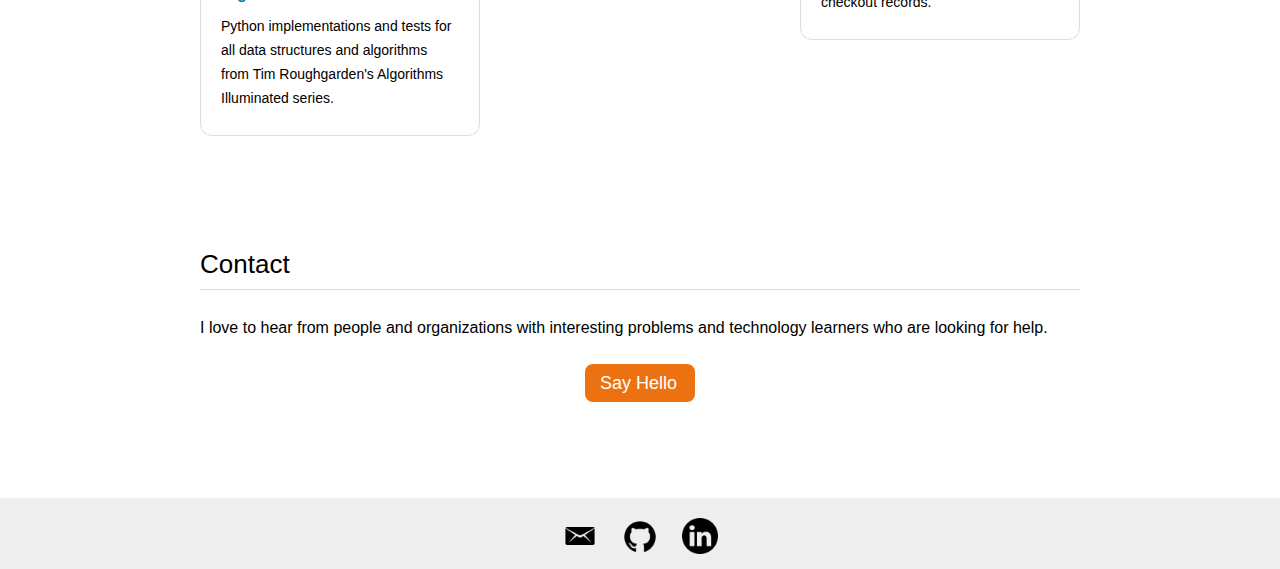
==== commit e846f9b4: "Updated" ====
--- a/index.html
+++ b/index.html
@@ -64,9 +64,9 @@
           <section id="programming">
             <h3>Programming</h3>
             <ul class="bullet">
-              <li>Python (NumPy, pandas)</li>
+              <li>Python (NumPy, pandas, Flask)</li>
               <li>SQL (Postgres, Snowflake)</li>
-              <li>HTML, CSS, JavaScript (node)</li>
+              <li>HTML, CSS, JavaScript (Node.js)</li>
             </ul>
           </section>
         </div>
--- a/css/style.css
+++ b/css/style.css
@@ -135,6 +135,7 @@
 }
 
 ul.bullet > li {
+  font-size: 14px;
   margin-bottom: 0.5em
 }
 
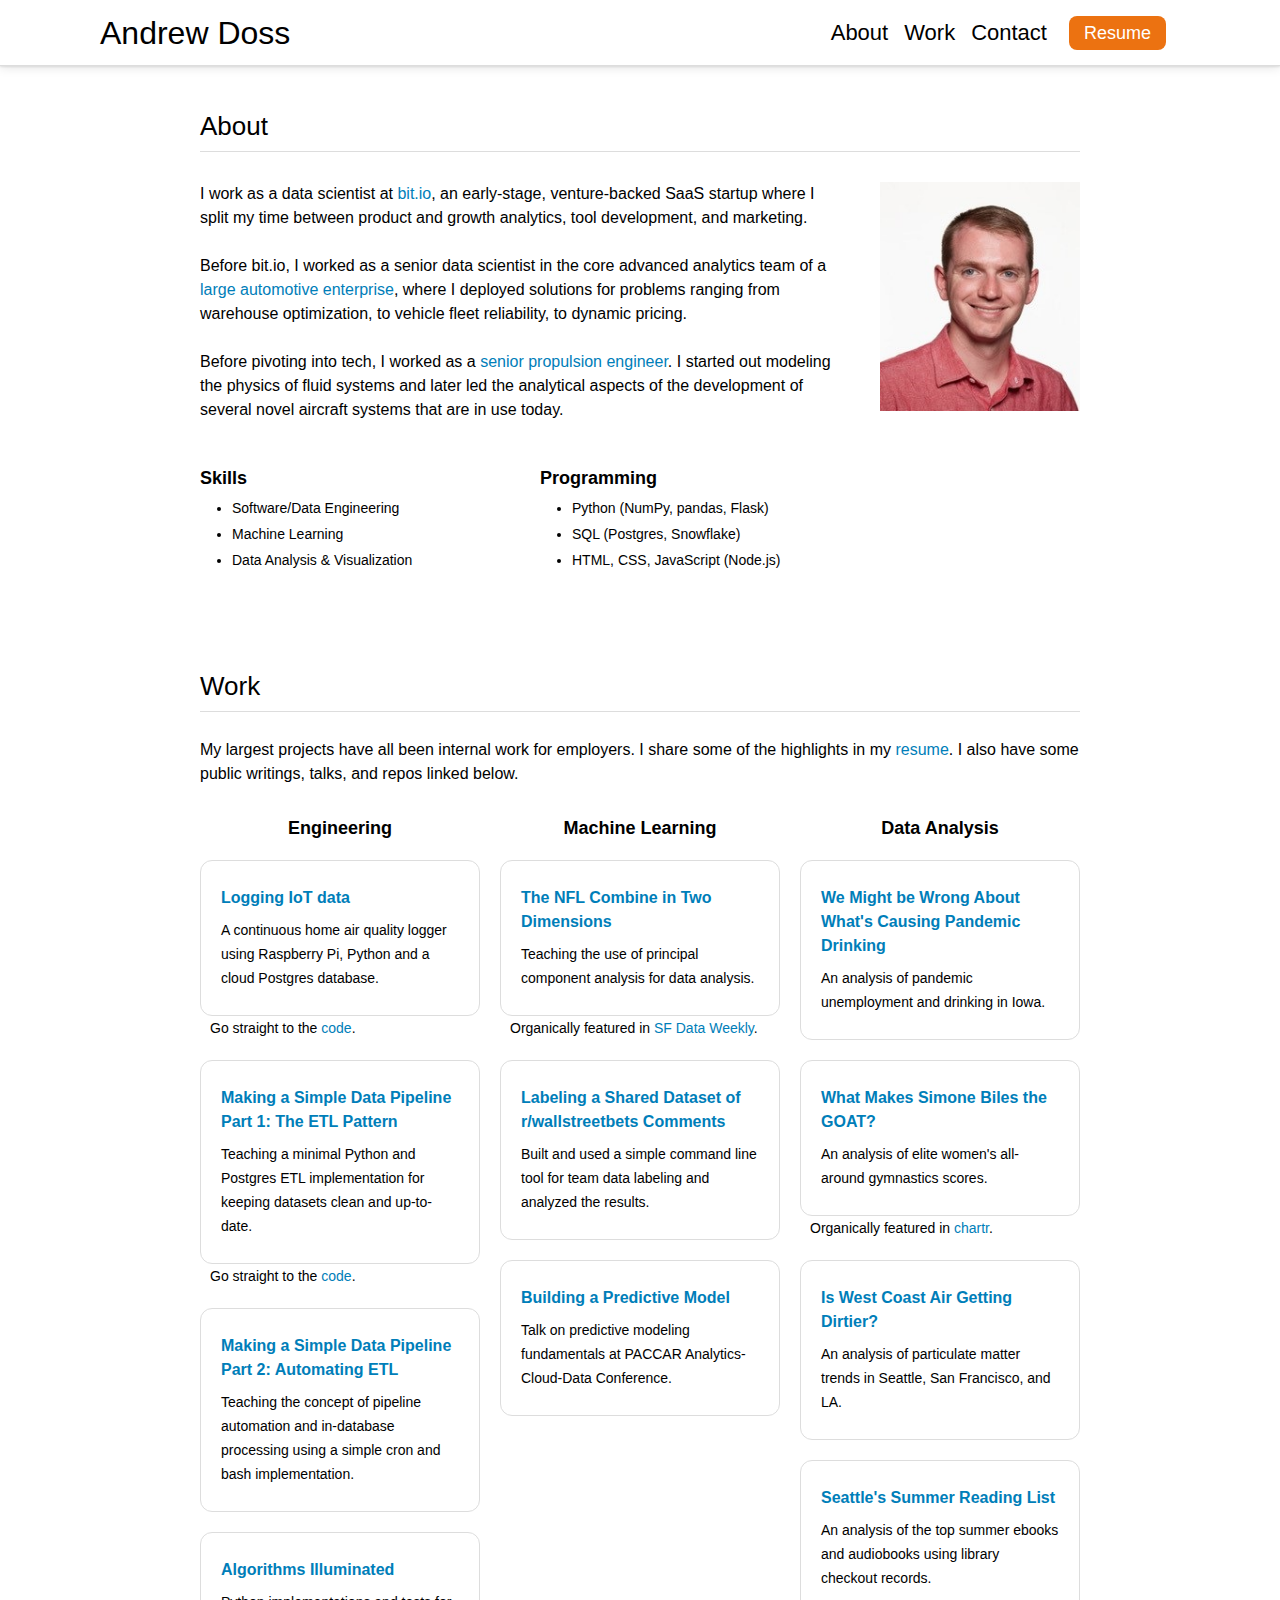
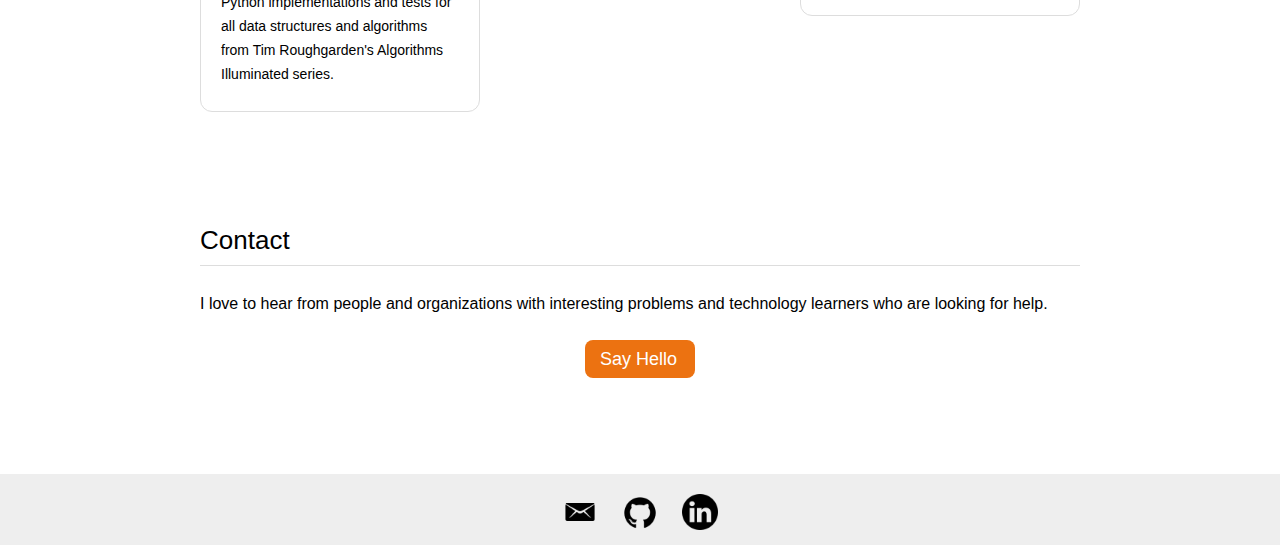
==== commit c1b9754c: "Updated bio" ====
--- a/index.html
+++ b/index.html
@@ -46,9 +46,9 @@
         <h1>About</h1>
         <div>
           <section id="bio">
-            <p>I currently work as a data scientist at <a target="_blank"  href="https://bit.io">bit.io</a>, an early-stage, venture-backed SaaS startup where I split my time between product and growth analytics, tool development, and marketing.</p>
-            <p>Prior to bit.io, I worked in the core advanced analytics team at a <a target="_blank" href="https://en.wikipedia.org/wiki/Paccar">large automotive enterprise</a>, where I deployed solutions for problems ranging from warehouse optimization, to vehicle fleet reliability, to dynamic pricing.</p>
-            <p>Before pivoting into tech, I worked as a <a target="_blank"  href="https://www.boeing.com/">propulsion engineer</a>. I started out modeling the physics of fluid systems and later led the analytical aspects of the development of several novel aircraft systems that are in use today.</p>
+            <p>I work as a data scientist at <a target="_blank"  href="https://bit.io">bit.io</a>, an early-stage, venture-backed SaaS startup where I split my time between product and growth analytics, tool development, and marketing.</p>
+            <p>Before bit.io, I worked as a senior data scientist in the core advanced analytics team of a <a target="_blank" href="https://en.wikipedia.org/wiki/Paccar">large automotive enterprise</a>, where I deployed solutions for problems ranging from warehouse optimization, to vehicle fleet reliability, to dynamic pricing.</p>
+            <p>Before pivoting into tech, I worked as a <a target="_blank"  href="https://www.boeing.com/">senior propulsion engineer</a>. I started out modeling the physics of fluid systems and later led the analytical aspects of the development of several novel aircraft systems that are in use today.</p>
           </section>
           <section id="headshot">
             <img src="images/about_profile.jpg" alt="Profile picture for Andrew Doss">
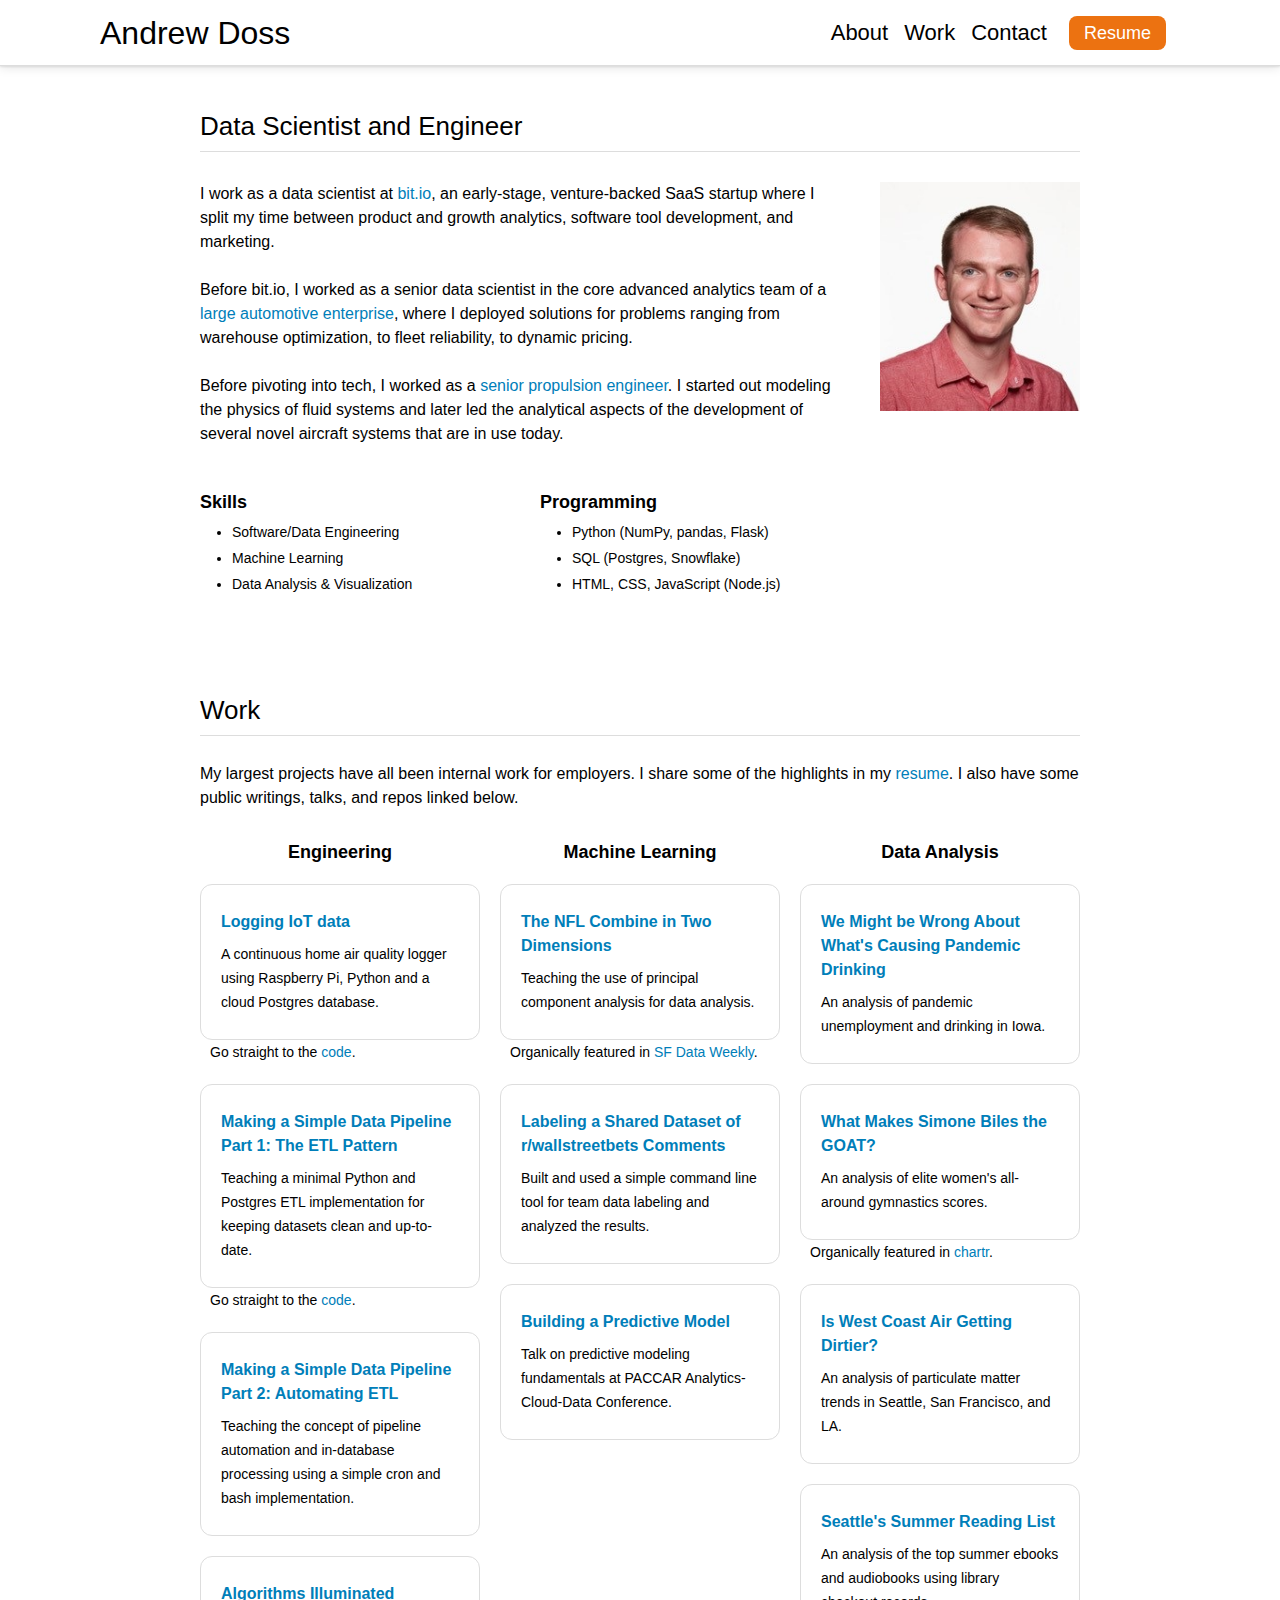
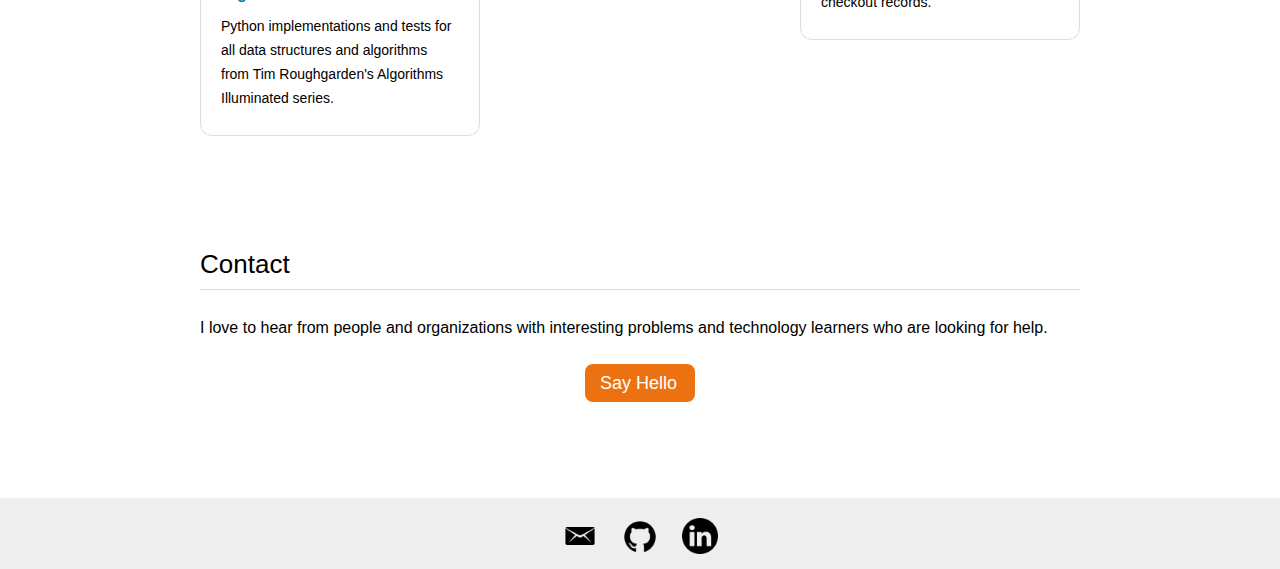
==== commit 76e44962: "Updated centering" ====
--- a/index.html
+++ b/index.html
@@ -10,7 +10,7 @@
 
       gtag('config', 'G-HQZ11YJXSH');
     </script>
-    <title>Andrew Doss' Work</title>
+    <title>Andrew Doss: Data Scientist and Engineer</title>
     <meta charset="utf-8" />
     <meta name="viewport" content="width=device-width, initial-scale=1" />
     <link rel="stylesheet" href="css/style.css">
@@ -43,11 +43,11 @@
     </header>
     <main>
       <article id="about">
-        <h1>About</h1>
+        <h1>Data Scientist and Engineer</h1>
         <div>
           <section id="bio">
-            <p>I work as a data scientist at <a target="_blank"  href="https://bit.io">bit.io</a>, an early-stage, venture-backed SaaS startup where I split my time between product and growth analytics, tool development, and marketing.</p>
-            <p>Before bit.io, I worked as a senior data scientist in the core advanced analytics team of a <a target="_blank" href="https://en.wikipedia.org/wiki/Paccar">large automotive enterprise</a>, where I deployed solutions for problems ranging from warehouse optimization, to vehicle fleet reliability, to dynamic pricing.</p>
+            <p>I work as a data scientist at <a target="_blank"  href="https://bit.io">bit.io</a>, an early-stage, venture-backed SaaS startup where I split my time between product and growth analytics, software tool development, and marketing.</p>
+            <p>Before bit.io, I worked as a senior data scientist in the core advanced analytics team of a <a target="_blank" href="https://en.wikipedia.org/wiki/Paccar">large automotive enterprise</a>, where I deployed solutions for problems ranging from warehouse optimization, to fleet reliability, to dynamic pricing.</p>
             <p>Before pivoting into tech, I worked as a <a target="_blank"  href="https://www.boeing.com/">senior propulsion engineer</a>. I started out modeling the physics of fluid systems and later led the analytical aspects of the development of several novel aircraft systems that are in use today.</p>
           </section>
           <section id="headshot">
--- a/css/style.css
+++ b/css/style.css
@@ -49,6 +49,7 @@
 
 h1 {
   margin-bottom: 1.0em;
+  text-align: center;
 }
 
 article {
@@ -273,6 +274,10 @@
     margin: 3em 100px 6em 100px;
   }
 
+  h1 {
+    text-align: left;
+  }
+
   #about > div {
     grid-template-columns: 1.5fr 1.5fr 1fr;
     grid-template-rows: auto;
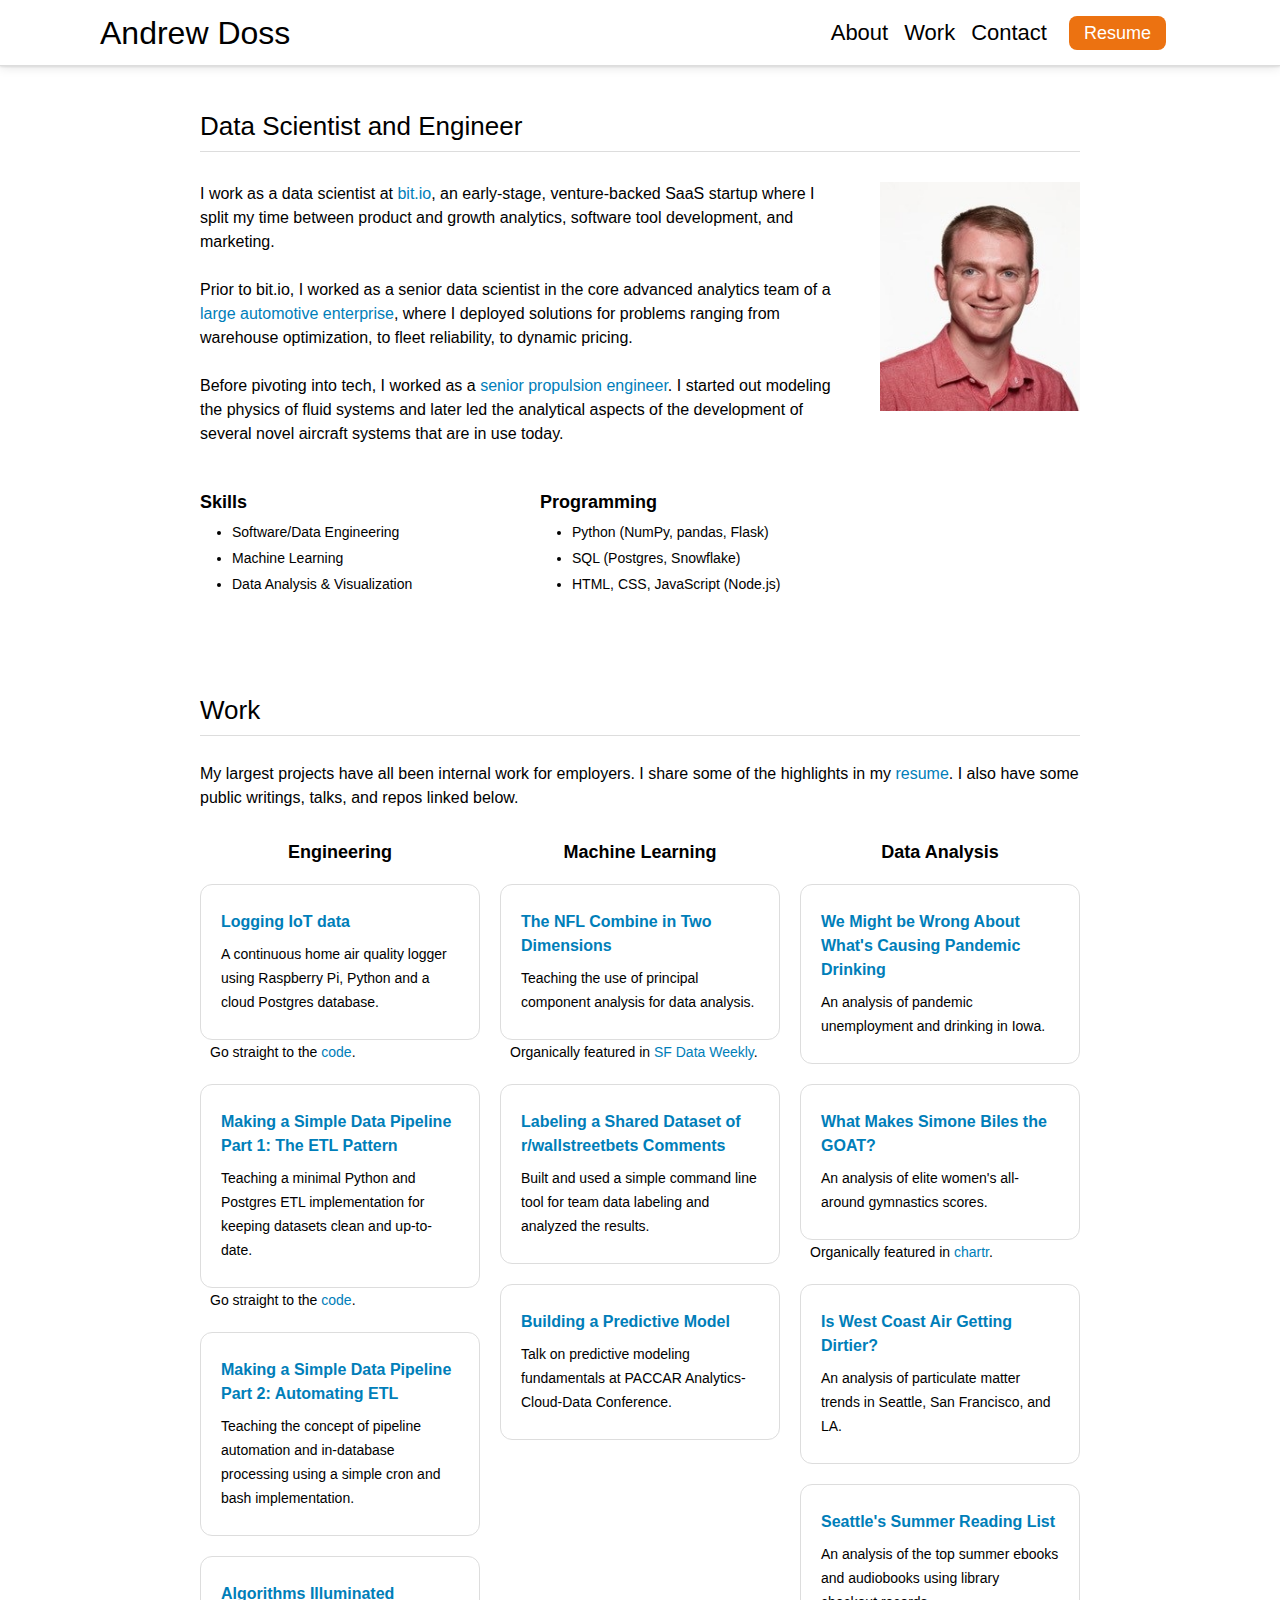
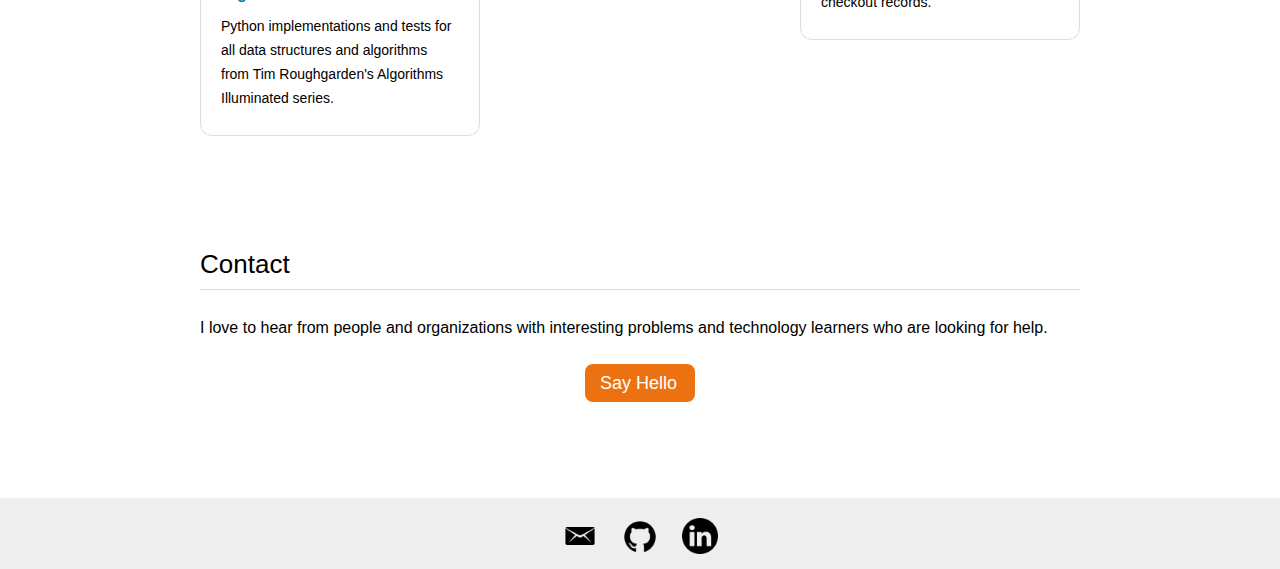
==== commit 7566a3e6: "Update copy" ====
--- a/index.html
+++ b/index.html
@@ -47,7 +47,7 @@
         <div>
           <section id="bio">
             <p>I work as a data scientist at <a target="_blank"  href="https://bit.io">bit.io</a>, an early-stage, venture-backed SaaS startup where I split my time between product and growth analytics, software tool development, and marketing.</p>
-            <p>Before bit.io, I worked as a senior data scientist in the core advanced analytics team of a <a target="_blank" href="https://en.wikipedia.org/wiki/Paccar">large automotive enterprise</a>, where I deployed solutions for problems ranging from warehouse optimization, to fleet reliability, to dynamic pricing.</p>
+            <p>Prior to bit.io, I worked as a senior data scientist in the core advanced analytics team of a <a target="_blank" href="https://en.wikipedia.org/wiki/Paccar">large automotive enterprise</a>, where I deployed solutions for problems ranging from warehouse optimization, to fleet reliability, to dynamic pricing.</p>
             <p>Before pivoting into tech, I worked as a <a target="_blank"  href="https://www.boeing.com/">senior propulsion engineer</a>. I started out modeling the physics of fluid systems and later led the analytical aspects of the development of several novel aircraft systems that are in use today.</p>
           </section>
           <section id="headshot">
